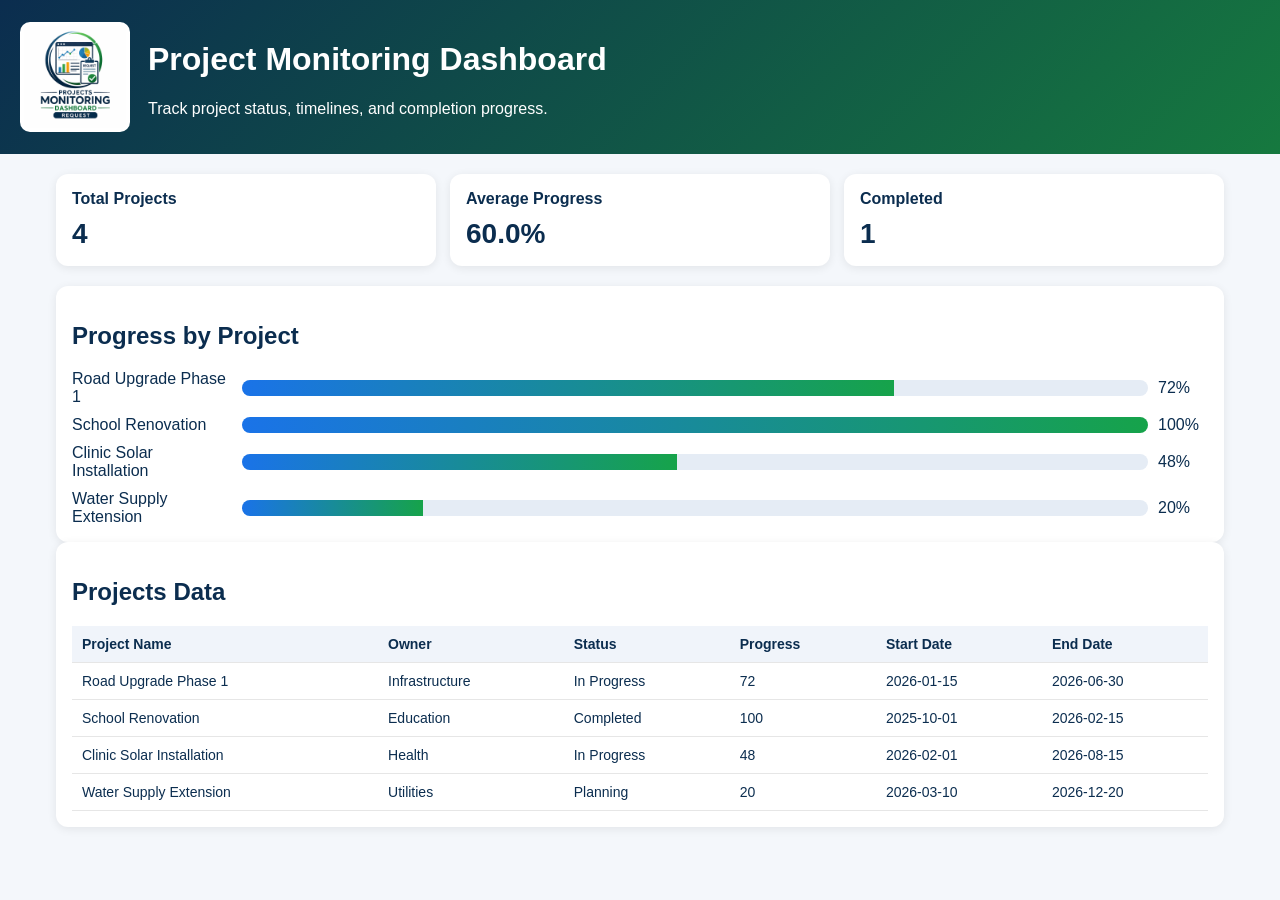
==== docs/index.html @ 83479536 "Build Java-powered project monitoring dashboard. Add a Java Excel-to-JSON exporter and a GitHub Page" ====
<!doctype html>
<html lang="en">
<head>
  <meta charset="UTF-8">
  <meta name="viewport" content="width=device-width, initial-scale=1.0">
  <title>Project Monitoring Dashboard</title>
  <link rel="stylesheet" href="./styles.css">
</head>
<body>
  <header class="cover">
    <img src="./assets/logo.png" alt="Project Monitoring Dashboard Logo" class="logo" />
    <div>
      <h1>Project Monitoring Dashboard</h1>
      <p>Track project status, timelines, and completion progress.</p>
    </div>
  </header>

  <main class="container">
    <section class="kpi-grid">
      <article class="kpi-card">
        <h2>Total Projects</h2>
        <p id="totalProjects">0</p>
      </article>
      <article class="kpi-card">
        <h2>Average Progress</h2>
        <p id="avgProgress">0%</p>
      </article>
      <article class="kpi-card">
        <h2>Completed</h2>
        <p id="completedCount">0</p>
      </article>
    </section>

    <section class="panel">
      <h2>Progress by Project</h2>
      <div id="progressChart" class="bars"></div>
    </section>

    <section class="panel">
      <h2>Projects Data</h2>
      <div class="table-wrap">
        <table id="projectsTable"></table>
      </div>
    </section>
  </main>

  <script src="./app.js"></script>
</body>
</html>
---- docs/styles.css ----
* {
  box-sizing: border-box;
  font-family: Arial, sans-serif;
}

body {
  margin: 0;
  background: #f4f7fb;
  color: #0b2d4f;
}

.cover {
  background: linear-gradient(135deg, #0b2d4f, #16793f);
  color: #fff;
  padding: 20px;
  display: flex;
  align-items: center;
  gap: 18px;
}

.logo {
  width: 110px;
  height: 110px;
  object-fit: contain;
  border-radius: 10px;
  background: #fff;
  padding: 4px;
}

.container {
  max-width: 1200px;
  margin: 20px auto;
  padding: 0 16px 30px;
}

.kpi-grid {
  display: grid;
  grid-template-columns: repeat(auto-fit, minmax(180px, 1fr));
  gap: 14px;
  margin-bottom: 20px;
}

.kpi-card,
.panel {
  background: #fff;
  border-radius: 12px;
  box-shadow: 0 2px 10px rgba(0, 0, 0, 0.08);
  padding: 16px;
}

.kpi-card h2 {
  margin: 0;
  font-size: 16px;
}

.kpi-card p {
  font-size: 28px;
  margin: 10px 0 0;
  font-weight: 700;
}

.bars {
  display: grid;
  gap: 10px;
}

.bar-row {
  display: grid;
  grid-template-columns: 160px 1fr 50px;
  align-items: center;
  gap: 10px;
}

.bar-track {
  background: #e5ecf5;
  border-radius: 20px;
  overflow: hidden;
}

.bar-fill {
  height: 16px;
  background: linear-gradient(90deg, #1a73e8, #16a34a);
}

.table-wrap {
  overflow-x: auto;
}

table {
  width: 100%;
  border-collapse: collapse;
}

th, td {
  border-bottom: 1px solid #e6e6e6;
  padding: 10px;
  text-align: left;
  font-size: 14px;
}

th {
  background: #f0f4fa;
}
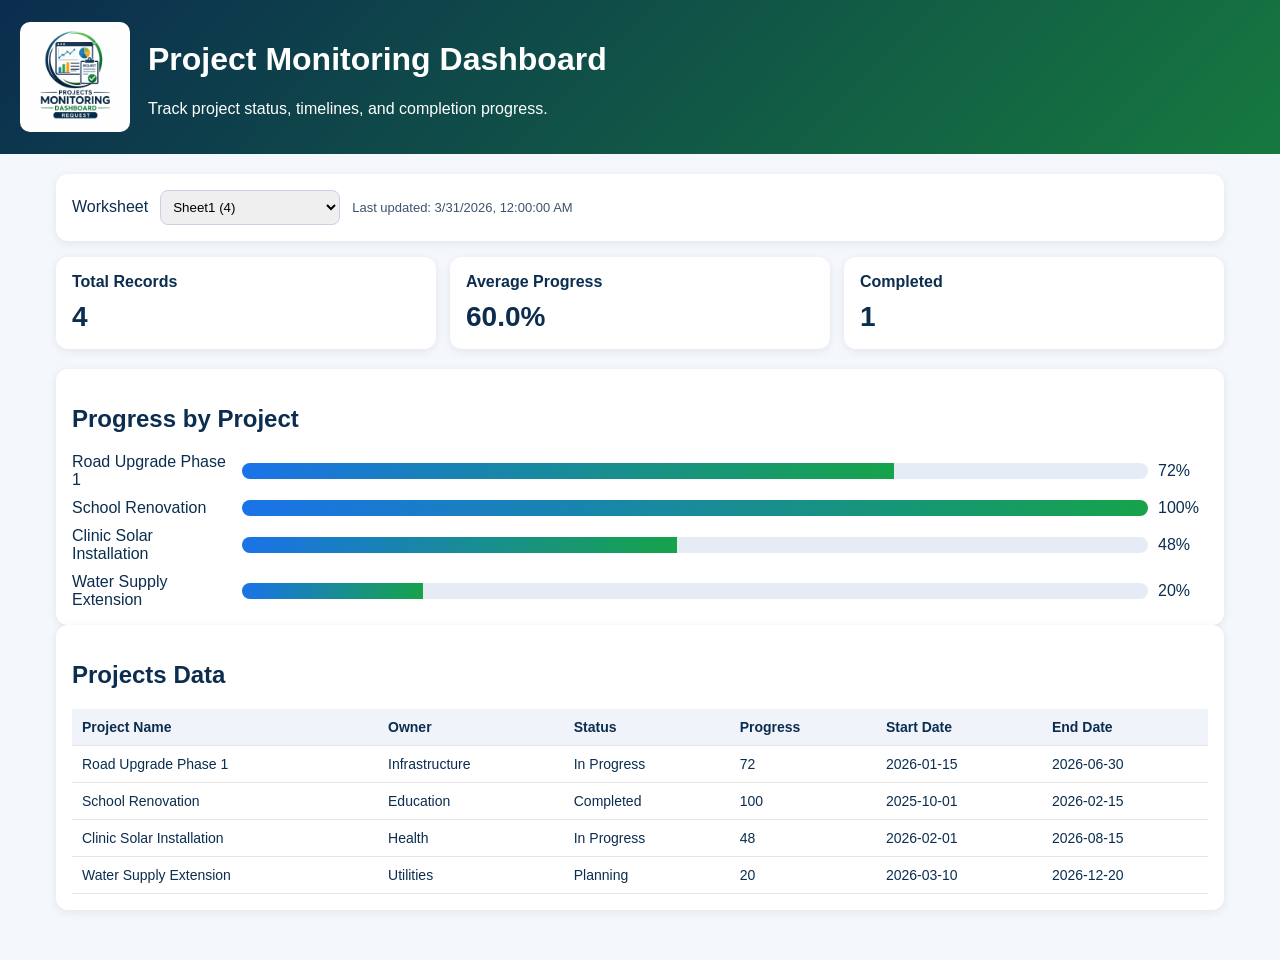
==== commit a05f0ff1: "Use full Projects.xlsx dataset across dashboard. Parse full workbook data with header-row detection " ====
--- a/docs/index.html
+++ b/docs/index.html
@@ -16,9 +16,15 @@
   </header>
 
   <main class="container">
+    <section class="panel controls">
+      <label for="sheetSelect">Worksheet</label>
+      <select id="sheetSelect"></select>
+      <span id="lastUpdated"></span>
+    </section>
+
     <section class="kpi-grid">
       <article class="kpi-card">
-        <h2>Total Projects</h2>
+        <h2>Total Records</h2>
         <p id="totalProjects">0</p>
       </article>
       <article class="kpi-card">
--- a/docs/styles.css
+++ b/docs/styles.css
@@ -46,6 +46,26 @@
   border-radius: 12px;
   box-shadow: 0 2px 10px rgba(0, 0, 0, 0.08);
   padding: 16px;
+}
+
+.controls {
+  display: flex;
+  align-items: center;
+  gap: 12px;
+  margin-bottom: 16px;
+  flex-wrap: wrap;
+}
+
+.controls select {
+  min-width: 180px;
+  padding: 8px;
+  border-radius: 8px;
+  border: 1px solid #c8d2e4;
+}
+
+#lastUpdated {
+  color: #3f536f;
+  font-size: 13px;
 }
 
 .kpi-card h2 {
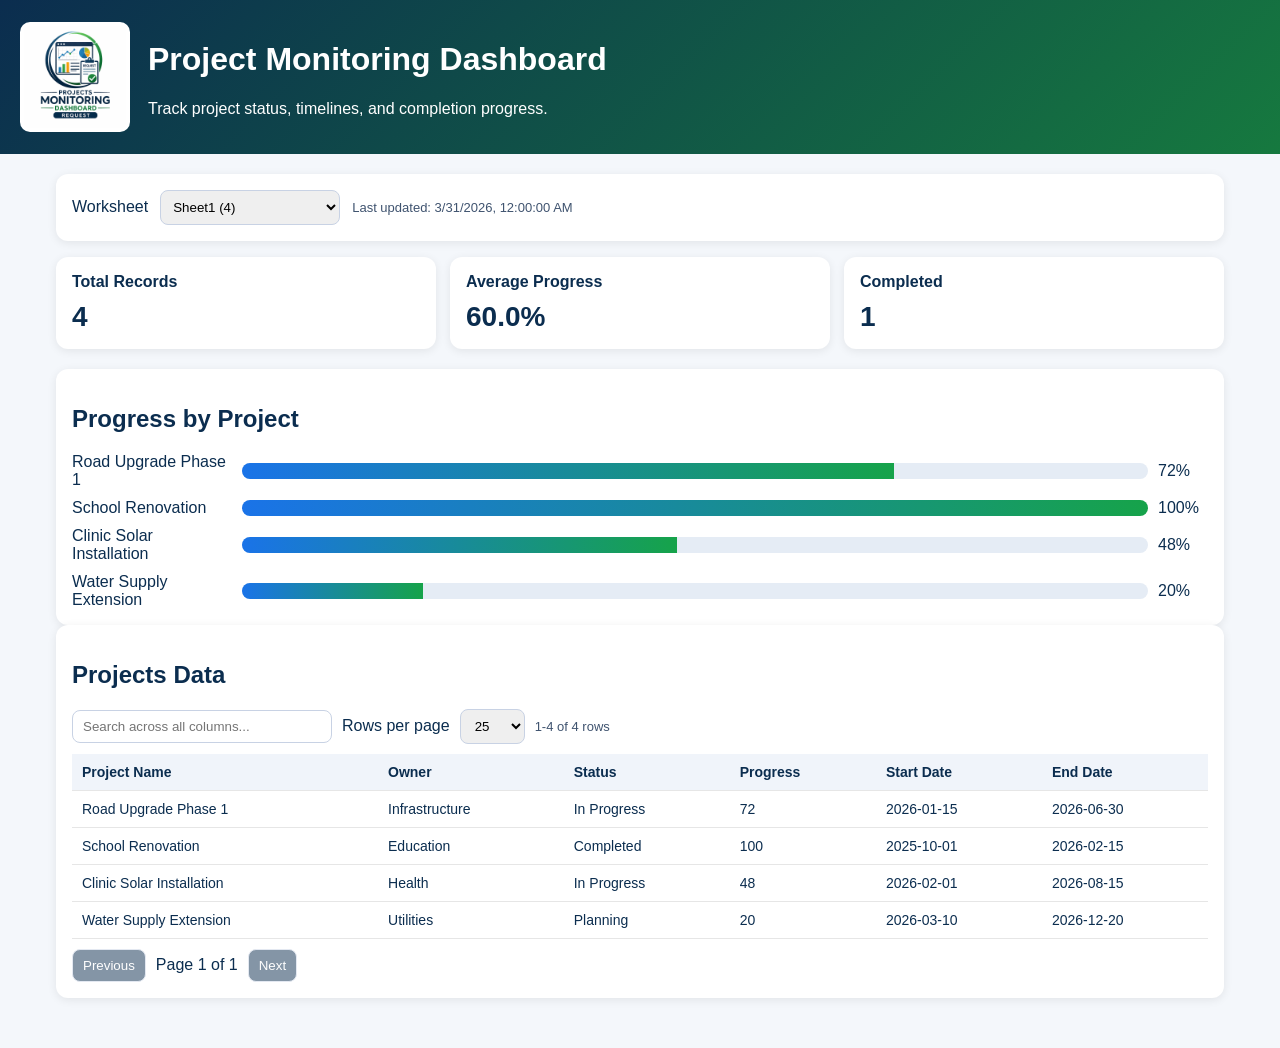
==== commit f1d6e788: "Add table search and pagination for large datasets. Improve dashboard usability with keyword filteri" ====
--- a/docs/index.html
+++ b/docs/index.html
@@ -44,8 +44,24 @@
 
     <section class="panel">
       <h2>Projects Data</h2>
+      <div class="table-tools">
+        <input id="searchInput" type="search" placeholder="Search across all columns..." />
+        <label for="pageSizeSelect">Rows per page</label>
+        <select id="pageSizeSelect">
+          <option value="10">10</option>
+          <option value="25" selected>25</option>
+          <option value="50">50</option>
+          <option value="100">100</option>
+        </select>
+        <span id="tableSummary"></span>
+      </div>
       <div class="table-wrap">
         <table id="projectsTable"></table>
+      </div>
+      <div class="pager">
+        <button id="prevPage" type="button">Previous</button>
+        <span id="pageIndicator">Page 1</span>
+        <button id="nextPage" type="button">Next</button>
       </div>
     </section>
   </main>
--- a/docs/styles.css
+++ b/docs/styles.css
@@ -106,6 +106,49 @@
   overflow-x: auto;
 }
 
+.table-tools {
+  display: flex;
+  gap: 10px;
+  align-items: center;
+  margin-bottom: 10px;
+  flex-wrap: wrap;
+}
+
+.table-tools input,
+.table-tools select,
+.pager button {
+  padding: 8px 10px;
+  border: 1px solid #c8d2e4;
+  border-radius: 8px;
+}
+
+#searchInput {
+  min-width: 260px;
+}
+
+#tableSummary {
+  color: #3f536f;
+  font-size: 13px;
+}
+
+.pager {
+  display: flex;
+  align-items: center;
+  gap: 10px;
+  margin-top: 10px;
+}
+
+.pager button {
+  background: #0b2d4f;
+  color: #fff;
+  cursor: pointer;
+}
+
+.pager button:disabled {
+  opacity: 0.5;
+  cursor: not-allowed;
+}
+
 table {
   width: 100%;
   border-collapse: collapse;
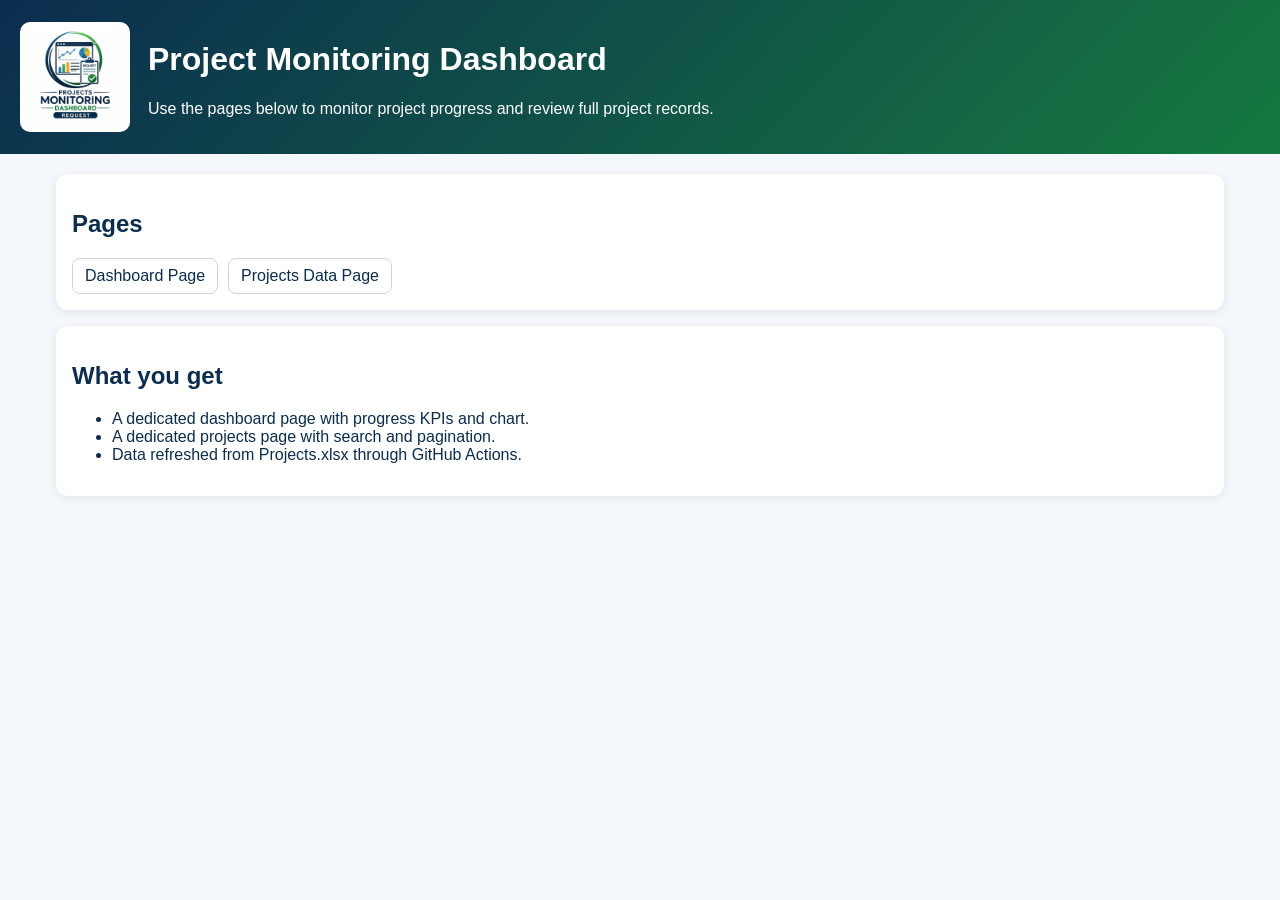
==== commit a938f263: "Split site into dedicated pages with dashboard view. Create Home, Dashboard, and Projects pages so p" ====
--- a/docs/index.html
+++ b/docs/index.html
@@ -11,61 +11,27 @@
     <img src="./assets/logo.png" alt="Project Monitoring Dashboard Logo" class="logo" />
     <div>
       <h1>Project Monitoring Dashboard</h1>
-      <p>Track project status, timelines, and completion progress.</p>
+      <p>Use the pages below to monitor project progress and review full project records.</p>
     </div>
   </header>
 
   <main class="container">
-    <section class="panel controls">
-      <label for="sheetSelect">Worksheet</label>
-      <select id="sheetSelect"></select>
-      <span id="lastUpdated"></span>
-    </section>
-
-    <section class="kpi-grid">
-      <article class="kpi-card">
-        <h2>Total Records</h2>
-        <p id="totalProjects">0</p>
-      </article>
-      <article class="kpi-card">
-        <h2>Average Progress</h2>
-        <p id="avgProgress">0%</p>
-      </article>
-      <article class="kpi-card">
-        <h2>Completed</h2>
-        <p id="completedCount">0</p>
-      </article>
+    <section class="panel nav-panel">
+      <h2>Pages</h2>
+      <div class="page-links">
+        <a class="page-link" href="./dashboard.html">Dashboard Page</a>
+        <a class="page-link" href="./projects.html">Projects Data Page</a>
+      </div>
     </section>
 
     <section class="panel">
-      <h2>Progress by Project</h2>
-      <div id="progressChart" class="bars"></div>
-    </section>
-
-    <section class="panel">
-      <h2>Projects Data</h2>
-      <div class="table-tools">
-        <input id="searchInput" type="search" placeholder="Search across all columns..." />
-        <label for="pageSizeSelect">Rows per page</label>
-        <select id="pageSizeSelect">
-          <option value="10">10</option>
-          <option value="25" selected>25</option>
-          <option value="50">50</option>
-          <option value="100">100</option>
-        </select>
-        <span id="tableSummary"></span>
-      </div>
-      <div class="table-wrap">
-        <table id="projectsTable"></table>
-      </div>
-      <div class="pager">
-        <button id="prevPage" type="button">Previous</button>
-        <span id="pageIndicator">Page 1</span>
-        <button id="nextPage" type="button">Next</button>
-      </div>
+      <h2>What you get</h2>
+      <ul>
+        <li>A dedicated dashboard page with progress KPIs and chart.</li>
+        <li>A dedicated projects page with search and pagination.</li>
+        <li>Data refreshed from <code>Projects.xlsx</code> through GitHub Actions.</li>
+      </ul>
     </section>
   </main>
-
-  <script src="./app.js"></script>
 </body>
 </html>
--- a/docs/styles.css
+++ b/docs/styles.css
@@ -46,6 +46,30 @@
   border-radius: 12px;
   box-shadow: 0 2px 10px rgba(0, 0, 0, 0.08);
   padding: 16px;
+}
+
+.nav-panel {
+  margin-bottom: 16px;
+}
+
+.page-links {
+  display: flex;
+  gap: 10px;
+  flex-wrap: wrap;
+}
+
+.page-link {
+  text-decoration: none;
+  color: #0b2d4f;
+  border: 1px solid #c8d2e4;
+  border-radius: 8px;
+  padding: 8px 12px;
+  background: #fff;
+}
+
+.page-link.active {
+  background: #0b2d4f;
+  color: #fff;
 }
 
 .controls {
